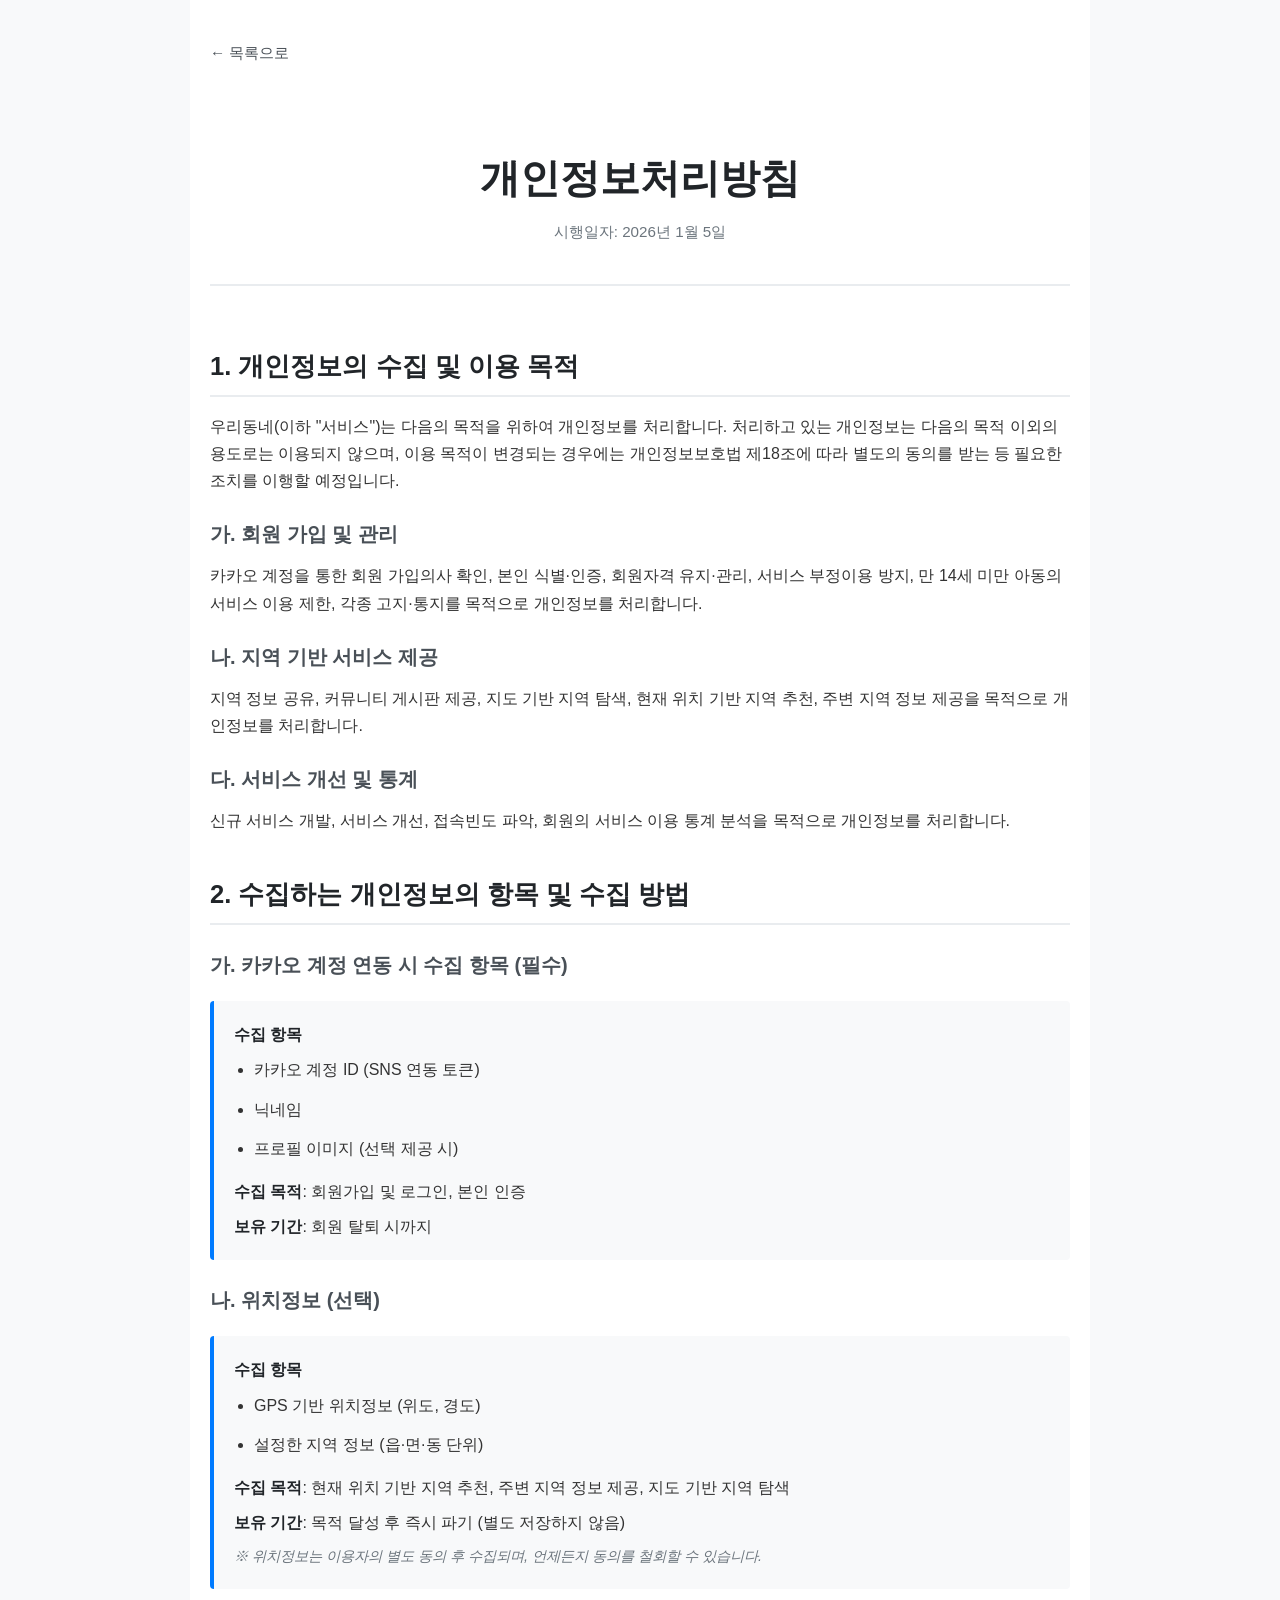
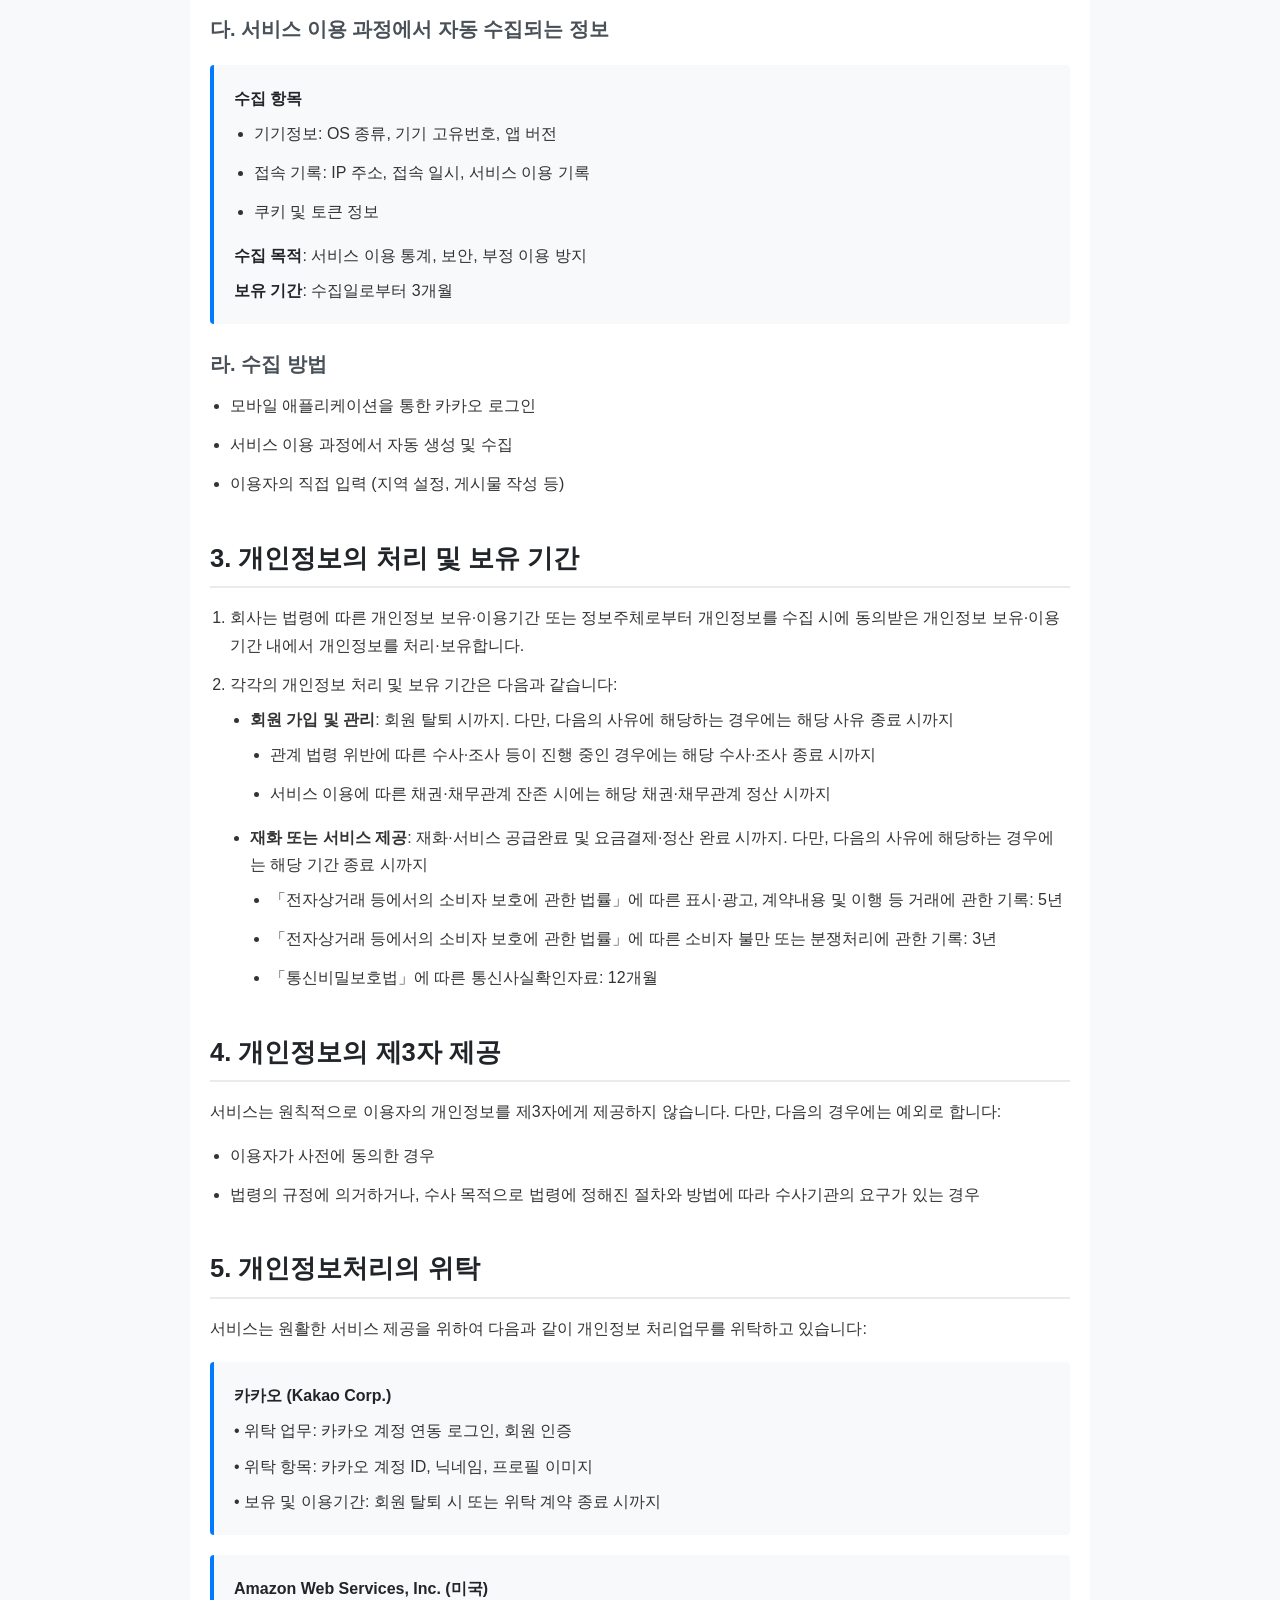
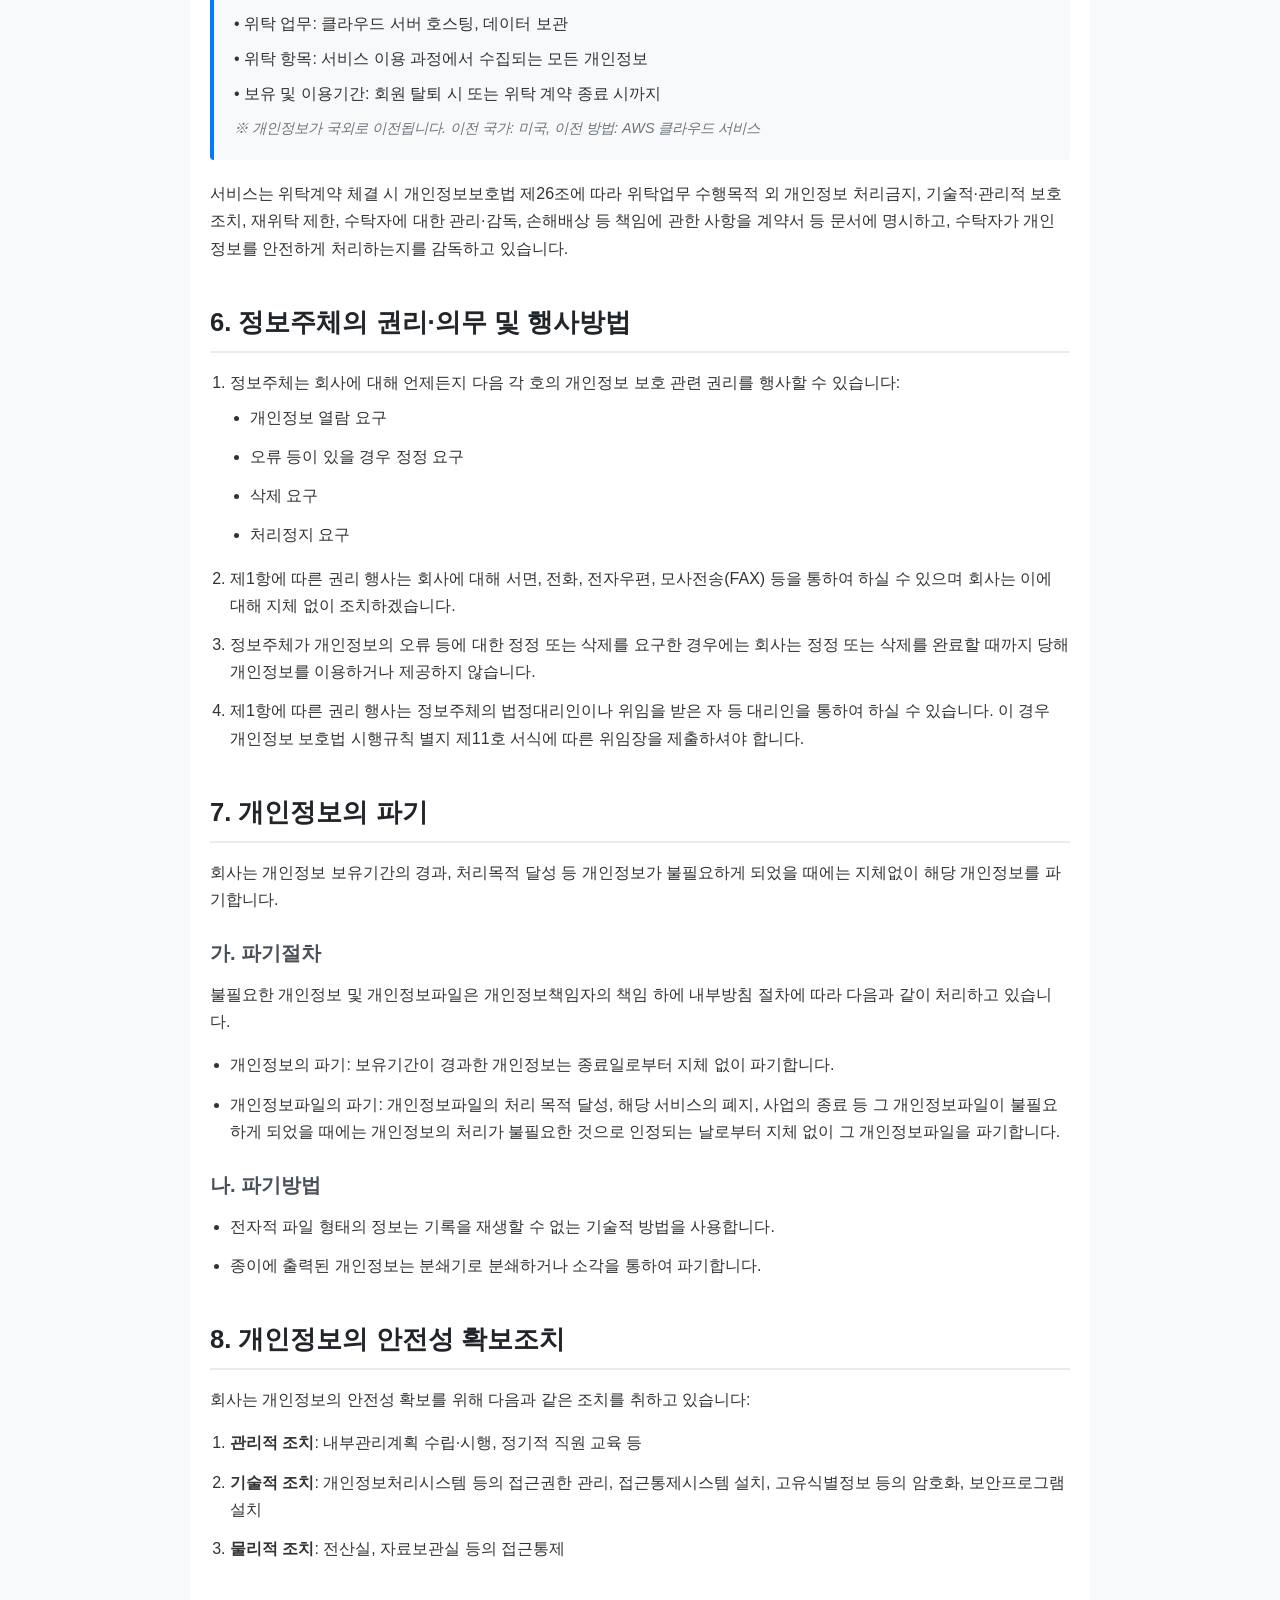
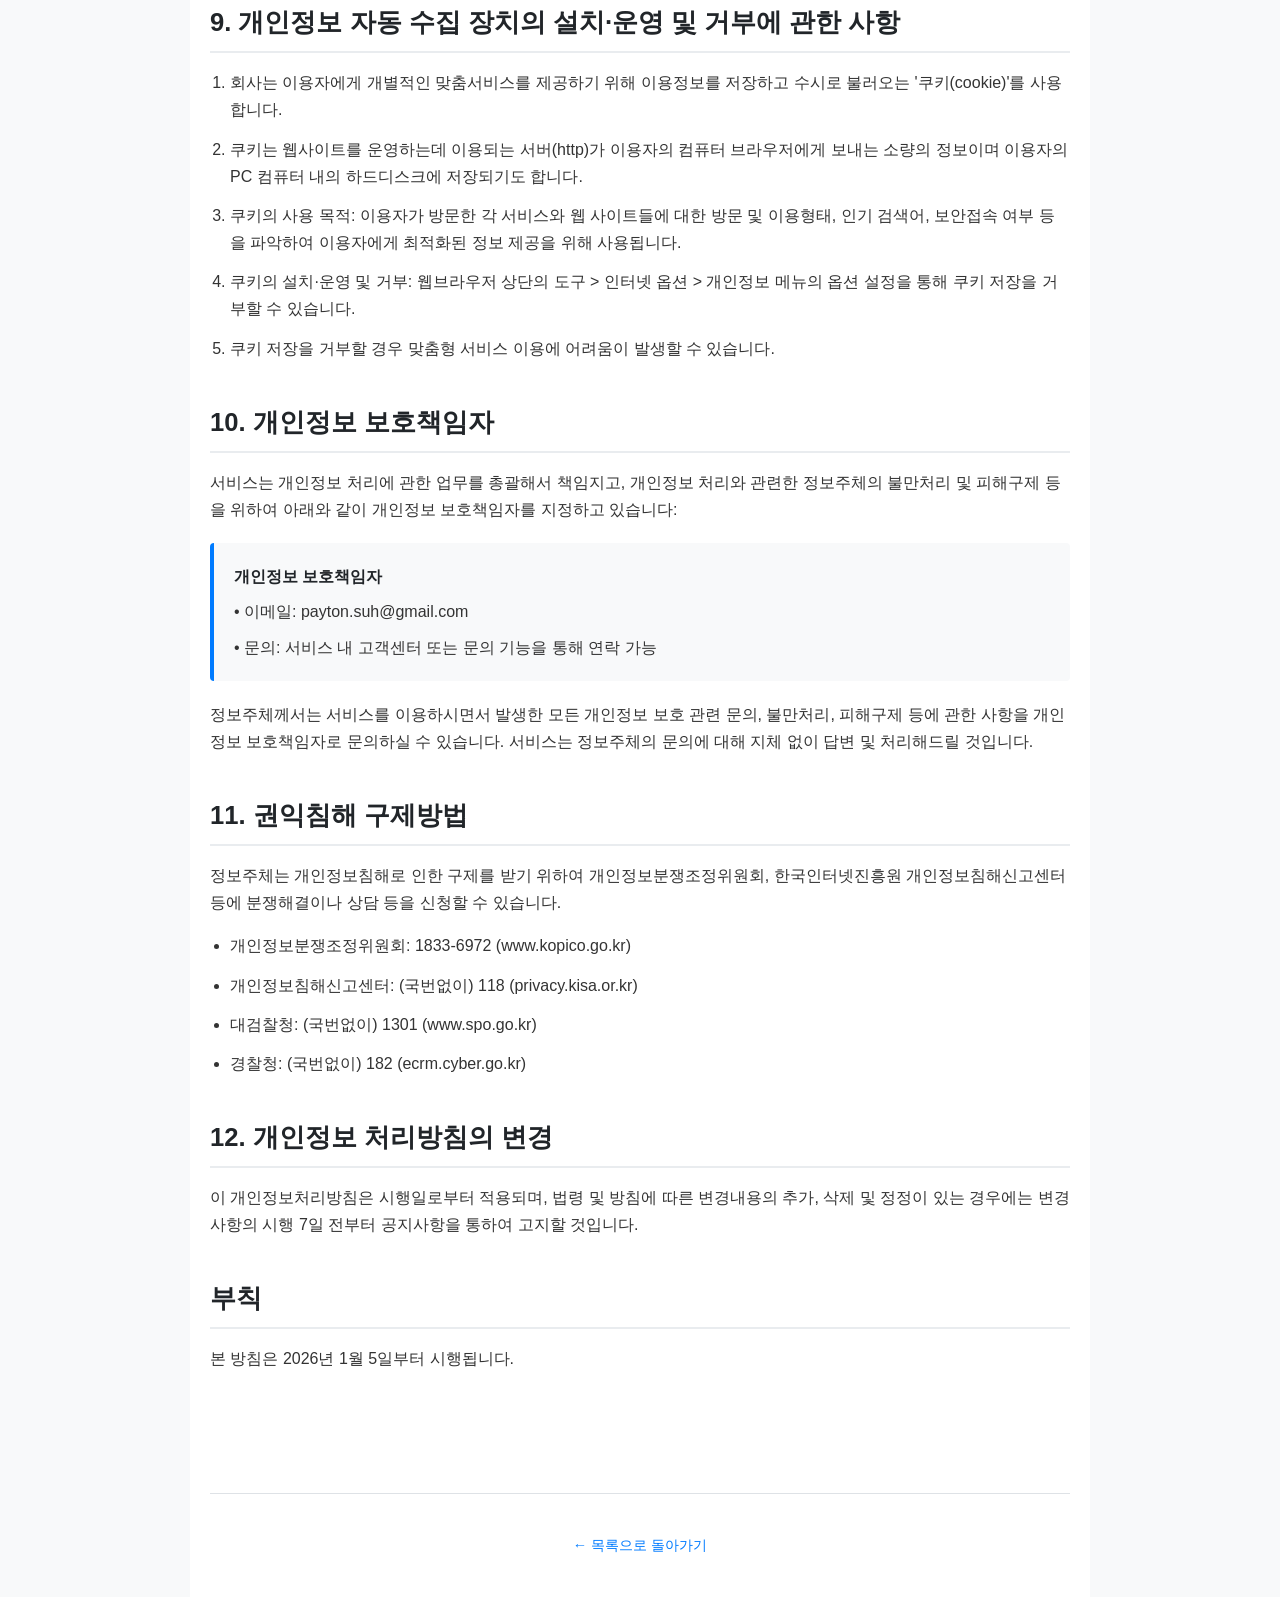
==== privacy-policy.html @ 530a2d66 "feat: 초기 약관 및 개인정보처리방침 페이지 작성     - 이용약관: 우리동네 서비스에 맞춘 지역 기반 커뮤니티 약관     - 개인정보처리방침: 카카오 로그인, 위치정보, " ====
<!DOCTYPE html>
<html lang="ko">
<head>
    <meta charset="UTF-8">
    <meta name="viewport" content="width=device-width, initial-scale=1.0">
    <title>개인정보처리방침</title>
    <link rel="stylesheet" href="css/style.css">
</head>
<body>
    <div class="container">
        <nav class="breadcrumb">
            <a href="index.html">← 목록으로</a>
        </nav>

        <header>
            <h1>개인정보처리방침</h1>
            <p class="effective-date">시행일자: 2026년 1월 5일</p>
        </header>

        <main class="terms-content">
            <section>
                <h2>1. 개인정보의 수집 및 이용 목적</h2>
                <p>우리동네(이하 "서비스")는 다음의 목적을 위하여 개인정보를 처리합니다. 처리하고 있는 개인정보는 다음의 목적 이외의 용도로는 이용되지 않으며, 이용 목적이 변경되는 경우에는 개인정보보호법 제18조에 따라 별도의 동의를 받는 등 필요한 조치를 이행할 예정입니다.</p>

                <h3>가. 회원 가입 및 관리</h3>
                <p>카카오 계정을 통한 회원 가입의사 확인, 본인 식별·인증, 회원자격 유지·관리, 서비스 부정이용 방지, 만 14세 미만 아동의 서비스 이용 제한, 각종 고지·통지를 목적으로 개인정보를 처리합니다.</p>

                <h3>나. 지역 기반 서비스 제공</h3>
                <p>지역 정보 공유, 커뮤니티 게시판 제공, 지도 기반 지역 탐색, 현재 위치 기반 지역 추천, 주변 지역 정보 제공을 목적으로 개인정보를 처리합니다.</p>

                <h3>다. 서비스 개선 및 통계</h3>
                <p>신규 서비스 개발, 서비스 개선, 접속빈도 파악, 회원의 서비스 이용 통계 분석을 목적으로 개인정보를 처리합니다.</p>
            </section>

            <section>
                <h2>2. 수집하는 개인정보의 항목 및 수집 방법</h2>

                <h3>가. 카카오 계정 연동 시 수집 항목 (필수)</h3>
                <div class="info-box">
                    <p><strong>수집 항목</strong></p>
                    <ul>
                        <li>카카오 계정 ID (SNS 연동 토큰)</li>
                        <li>닉네임</li>
                        <li>프로필 이미지 (선택 제공 시)</li>
                    </ul>
                    <p><strong>수집 목적</strong>: 회원가입 및 로그인, 본인 인증</p>
                    <p><strong>보유 기간</strong>: 회원 탈퇴 시까지</p>
                </div>

                <h3>나. 위치정보 (선택)</h3>
                <div class="info-box">
                    <p><strong>수집 항목</strong></p>
                    <ul>
                        <li>GPS 기반 위치정보 (위도, 경도)</li>
                        <li>설정한 지역 정보 (읍·면·동 단위)</li>
                    </ul>
                    <p><strong>수집 목적</strong>: 현재 위치 기반 지역 추천, 주변 지역 정보 제공, 지도 기반 지역 탐색</p>
                    <p><strong>보유 기간</strong>: 목적 달성 후 즉시 파기 (별도 저장하지 않음)</p>
                    <p class="note">※ 위치정보는 이용자의 별도 동의 후 수집되며, 언제든지 동의를 철회할 수 있습니다.</p>
                </div>

                <h3>다. 서비스 이용 과정에서 자동 수집되는 정보</h3>
                <div class="info-box">
                    <p><strong>수집 항목</strong></p>
                    <ul>
                        <li>기기정보: OS 종류, 기기 고유번호, 앱 버전</li>
                        <li>접속 기록: IP 주소, 접속 일시, 서비스 이용 기록</li>
                        <li>쿠키 및 토큰 정보</li>
                    </ul>
                    <p><strong>수집 목적</strong>: 서비스 이용 통계, 보안, 부정 이용 방지</p>
                    <p><strong>보유 기간</strong>: 수집일로부터 3개월</p>
                </div>

                <h3>라. 수집 방법</h3>
                <ul>
                    <li>모바일 애플리케이션을 통한 카카오 로그인</li>
                    <li>서비스 이용 과정에서 자동 생성 및 수집</li>
                    <li>이용자의 직접 입력 (지역 설정, 게시물 작성 등)</li>
                </ul>
            </section>

            <section>
                <h2>3. 개인정보의 처리 및 보유 기간</h2>
                <ol>
                    <li>회사는 법령에 따른 개인정보 보유·이용기간 또는 정보주체로부터 개인정보를 수집 시에 동의받은 개인정보 보유·이용기간 내에서 개인정보를 처리·보유합니다.</li>
                    <li>각각의 개인정보 처리 및 보유 기간은 다음과 같습니다:
                        <ul>
                            <li><strong>회원 가입 및 관리</strong>: 회원 탈퇴 시까지. 다만, 다음의 사유에 해당하는 경우에는 해당 사유 종료 시까지
                                <ul>
                                    <li>관계 법령 위반에 따른 수사·조사 등이 진행 중인 경우에는 해당 수사·조사 종료 시까지</li>
                                    <li>서비스 이용에 따른 채권·채무관계 잔존 시에는 해당 채권·채무관계 정산 시까지</li>
                                </ul>
                            </li>
                            <li><strong>재화 또는 서비스 제공</strong>: 재화·서비스 공급완료 및 요금결제·정산 완료 시까지. 다만, 다음의 사유에 해당하는 경우에는 해당 기간 종료 시까지
                                <ul>
                                    <li>「전자상거래 등에서의 소비자 보호에 관한 법률」에 따른 표시·광고, 계약내용 및 이행 등 거래에 관한 기록: 5년</li>
                                    <li>「전자상거래 등에서의 소비자 보호에 관한 법률」에 따른 소비자 불만 또는 분쟁처리에 관한 기록: 3년</li>
                                    <li>「통신비밀보호법」에 따른 통신사실확인자료: 12개월</li>
                                </ul>
                            </li>
                        </ul>
                    </li>
                </ol>
            </section>

            <section>
                <h2>4. 개인정보의 제3자 제공</h2>
                <p>서비스는 원칙적으로 이용자의 개인정보를 제3자에게 제공하지 않습니다. 다만, 다음의 경우에는 예외로 합니다:</p>
                <ul>
                    <li>이용자가 사전에 동의한 경우</li>
                    <li>법령의 규정에 의거하거나, 수사 목적으로 법령에 정해진 절차와 방법에 따라 수사기관의 요구가 있는 경우</li>
                </ul>
            </section>

            <section>
                <h2>5. 개인정보처리의 위탁</h2>
                <p>서비스는 원활한 서비스 제공을 위하여 다음과 같이 개인정보 처리업무를 위탁하고 있습니다:</p>

                <div class="info-box">
                    <p><strong>카카오 (Kakao Corp.)</strong></p>
                    <p>• 위탁 업무: 카카오 계정 연동 로그인, 회원 인증</p>
                    <p>• 위탁 항목: 카카오 계정 ID, 닉네임, 프로필 이미지</p>
                    <p>• 보유 및 이용기간: 회원 탈퇴 시 또는 위탁 계약 종료 시까지</p>
                </div>

                <div class="info-box">
                    <p><strong>Amazon Web Services, Inc. (미국)</strong></p>
                    <p>• 위탁 업무: 클라우드 서버 호스팅, 데이터 보관</p>
                    <p>• 위탁 항목: 서비스 이용 과정에서 수집되는 모든 개인정보</p>
                    <p>• 보유 및 이용기간: 회원 탈퇴 시 또는 위탁 계약 종료 시까지</p>
                    <p class="note">※ 개인정보가 국외로 이전됩니다. 이전 국가: 미국, 이전 방법: AWS 클라우드 서비스</p>
                </div>

                <p>서비스는 위탁계약 체결 시 개인정보보호법 제26조에 따라 위탁업무 수행목적 외 개인정보 처리금지, 기술적·관리적 보호조치, 재위탁 제한, 수탁자에 대한 관리·감독, 손해배상 등 책임에 관한 사항을 계약서 등 문서에 명시하고, 수탁자가 개인정보를 안전하게 처리하는지를 감독하고 있습니다.</p>
            </section>

            <section>
                <h2>6. 정보주체의 권리·의무 및 행사방법</h2>
                <ol>
                    <li>정보주체는 회사에 대해 언제든지 다음 각 호의 개인정보 보호 관련 권리를 행사할 수 있습니다:
                        <ul>
                            <li>개인정보 열람 요구</li>
                            <li>오류 등이 있을 경우 정정 요구</li>
                            <li>삭제 요구</li>
                            <li>처리정지 요구</li>
                        </ul>
                    </li>
                    <li>제1항에 따른 권리 행사는 회사에 대해 서면, 전화, 전자우편, 모사전송(FAX) 등을 통하여 하실 수 있으며 회사는 이에 대해 지체 없이 조치하겠습니다.</li>
                    <li>정보주체가 개인정보의 오류 등에 대한 정정 또는 삭제를 요구한 경우에는 회사는 정정 또는 삭제를 완료할 때까지 당해 개인정보를 이용하거나 제공하지 않습니다.</li>
                    <li>제1항에 따른 권리 행사는 정보주체의 법정대리인이나 위임을 받은 자 등 대리인을 통하여 하실 수 있습니다. 이 경우 개인정보 보호법 시행규칙 별지 제11호 서식에 따른 위임장을 제출하셔야 합니다.</li>
                </ol>
            </section>

            <section>
                <h2>7. 개인정보의 파기</h2>
                <p>회사는 개인정보 보유기간의 경과, 처리목적 달성 등 개인정보가 불필요하게 되었을 때에는 지체없이 해당 개인정보를 파기합니다.</p>

                <h3>가. 파기절차</h3>
                <p>불필요한 개인정보 및 개인정보파일은 개인정보책임자의 책임 하에 내부방침 절차에 따라 다음과 같이 처리하고 있습니다.</p>
                <ul>
                    <li>개인정보의 파기: 보유기간이 경과한 개인정보는 종료일로부터 지체 없이 파기합니다.</li>
                    <li>개인정보파일의 파기: 개인정보파일의 처리 목적 달성, 해당 서비스의 폐지, 사업의 종료 등 그 개인정보파일이 불필요하게 되었을 때에는 개인정보의 처리가 불필요한 것으로 인정되는 날로부터 지체 없이 그 개인정보파일을 파기합니다.</li>
                </ul>

                <h3>나. 파기방법</h3>
                <ul>
                    <li>전자적 파일 형태의 정보는 기록을 재생할 수 없는 기술적 방법을 사용합니다.</li>
                    <li>종이에 출력된 개인정보는 분쇄기로 분쇄하거나 소각을 통하여 파기합니다.</li>
                </ul>
            </section>

            <section>
                <h2>8. 개인정보의 안전성 확보조치</h2>
                <p>회사는 개인정보의 안전성 확보를 위해 다음과 같은 조치를 취하고 있습니다:</p>
                <ol>
                    <li><strong>관리적 조치</strong>: 내부관리계획 수립·시행, 정기적 직원 교육 등</li>
                    <li><strong>기술적 조치</strong>: 개인정보처리시스템 등의 접근권한 관리, 접근통제시스템 설치, 고유식별정보 등의 암호화, 보안프로그램 설치</li>
                    <li><strong>물리적 조치</strong>: 전산실, 자료보관실 등의 접근통제</li>
                </ol>
            </section>

            <section>
                <h2>9. 개인정보 자동 수집 장치의 설치·운영 및 거부에 관한 사항</h2>
                <ol>
                    <li>회사는 이용자에게 개별적인 맞춤서비스를 제공하기 위해 이용정보를 저장하고 수시로 불러오는 '쿠키(cookie)'를 사용합니다.</li>
                    <li>쿠키는 웹사이트를 운영하는데 이용되는 서버(http)가 이용자의 컴퓨터 브라우저에게 보내는 소량의 정보이며 이용자의 PC 컴퓨터 내의 하드디스크에 저장되기도 합니다.</li>
                    <li>쿠키의 사용 목적: 이용자가 방문한 각 서비스와 웹 사이트들에 대한 방문 및 이용형태, 인기 검색어, 보안접속 여부 등을 파악하여 이용자에게 최적화된 정보 제공을 위해 사용됩니다.</li>
                    <li>쿠키의 설치·운영 및 거부: 웹브라우저 상단의 도구 &gt; 인터넷 옵션 &gt; 개인정보 메뉴의 옵션 설정을 통해 쿠키 저장을 거부할 수 있습니다.</li>
                    <li>쿠키 저장을 거부할 경우 맞춤형 서비스 이용에 어려움이 발생할 수 있습니다.</li>
                </ol>
            </section>

            <section>
                <h2>10. 개인정보 보호책임자</h2>
                <p>서비스는 개인정보 처리에 관한 업무를 총괄해서 책임지고, 개인정보 처리와 관련한 정보주체의 불만처리 및 피해구제 등을 위하여 아래와 같이 개인정보 보호책임자를 지정하고 있습니다:</p>

                <div class="info-box">
                    <p><strong>개인정보 보호책임자</strong></p>
                    <p>• 이메일: payton.suh@gmail.com</p>
                    <p>• 문의: 서비스 내 고객센터 또는 문의 기능을 통해 연락 가능</p>
                </div>

                <p>정보주체께서는 서비스를 이용하시면서 발생한 모든 개인정보 보호 관련 문의, 불만처리, 피해구제 등에 관한 사항을 개인정보 보호책임자로 문의하실 수 있습니다. 서비스는 정보주체의 문의에 대해 지체 없이 답변 및 처리해드릴 것입니다.</p>
            </section>

            <section>
                <h2>11. 권익침해 구제방법</h2>
                <p>정보주체는 개인정보침해로 인한 구제를 받기 위하여 개인정보분쟁조정위원회, 한국인터넷진흥원 개인정보침해신고센터 등에 분쟁해결이나 상담 등을 신청할 수 있습니다.</p>

                <ul>
                    <li>개인정보분쟁조정위원회: 1833-6972 (www.kopico.go.kr)</li>
                    <li>개인정보침해신고센터: (국번없이) 118 (privacy.kisa.or.kr)</li>
                    <li>대검찰청: (국번없이) 1301 (www.spo.go.kr)</li>
                    <li>경찰청: (국번없이) 182 (ecrm.cyber.go.kr)</li>
                </ul>
            </section>

            <section>
                <h2>12. 개인정보 처리방침의 변경</h2>
                <p>이 개인정보처리방침은 시행일로부터 적용되며, 법령 및 방침에 따른 변경내용의 추가, 삭제 및 정정이 있는 경우에는 변경사항의 시행 7일 전부터 공지사항을 통하여 고지할 것입니다.</p>
            </section>

            <section>
                <h2>부칙</h2>
                <p>본 방침은 2026년 1월 5일부터 시행됩니다.</p>
            </section>
        </main>

        <footer>
            <p><a href="index.html">← 목록으로 돌아가기</a></p>
        </footer>
    </div>
</body>
</html>
---- css/style.css ----
/* Reset and Base Styles */
* {
    margin: 0;
    padding: 0;
    box-sizing: border-box;
}

body {
    font-family: -apple-system, BlinkMacSystemFont, "Apple SD Gothic Neo", "Pretendard Variable", Pretendard, Roboto, "Noto Sans KR", "Segoe UI", "Malgun Gothic", "Apple Color Emoji", "Segoe UI Emoji", "Segoe UI Symbol", sans-serif;
    line-height: 1.6;
    color: #333;
    background-color: #f8f9fa;
}

/* Container */
.container {
    max-width: 900px;
    margin: 0 auto;
    padding: 20px;
    background-color: #ffffff;
    min-height: 100vh;
}

/* Header */
header {
    text-align: center;
    padding: 40px 20px;
    border-bottom: 2px solid #e9ecef;
    margin-bottom: 40px;
}

header h1 {
    font-size: 2.5em;
    font-weight: 700;
    color: #212529;
    margin-bottom: 10px;
}

.subtitle {
    font-size: 1.1em;
    color: #6c757d;
    margin-top: 10px;
}

.effective-date {
    font-size: 0.95em;
    color: #6c757d;
    margin-top: 10px;
}

/* Breadcrumb Navigation */
.breadcrumb {
    padding: 20px 0;
    margin-bottom: 20px;
}

.breadcrumb a {
    color: #495057;
    text-decoration: none;
    font-size: 0.95em;
    transition: color 0.2s;
}

.breadcrumb a:hover {
    color: #007bff;
}

/* Terms Grid (Index Page) */
.terms-grid {
    display: grid;
    grid-template-columns: repeat(auto-fit, minmax(280px, 1fr));
    gap: 24px;
    margin: 40px 0;
}

.term-card {
    display: block;
    background: #ffffff;
    border: 1px solid #dee2e6;
    border-radius: 12px;
    padding: 32px 24px;
    text-decoration: none;
    color: inherit;
    transition: all 0.3s ease;
    box-shadow: 0 2px 4px rgba(0, 0, 0, 0.05);
}

.term-card:hover {
    transform: translateY(-4px);
    box-shadow: 0 8px 16px rgba(0, 0, 0, 0.1);
    border-color: #007bff;
}

.term-icon {
    font-size: 2.5em;
    margin-bottom: 16px;
}

.term-card h2 {
    font-size: 1.5em;
    font-weight: 600;
    color: #212529;
    margin-bottom: 12px;
}

.term-card p {
    color: #6c757d;
    font-size: 0.95em;
    margin-bottom: 16px;
    line-height: 1.5;
}

.read-more {
    color: #007bff;
    font-size: 0.9em;
    font-weight: 500;
}

/* Terms Content (Detail Pages) */
.terms-content {
    padding: 20px 0;
}

.terms-content section {
    margin-bottom: 40px;
}

.terms-content h2 {
    font-size: 1.6em;
    font-weight: 600;
    color: #212529;
    margin-bottom: 16px;
    padding-bottom: 8px;
    border-bottom: 2px solid #e9ecef;
}

.terms-content h3 {
    font-size: 1.25em;
    font-weight: 600;
    color: #495057;
    margin-top: 24px;
    margin-bottom: 12px;
}

.terms-content p {
    margin-bottom: 16px;
    line-height: 1.7;
}

.terms-content ol,
.terms-content ul {
    margin-left: 20px;
    margin-bottom: 16px;
}

.terms-content ol {
    list-style-type: decimal;
}

.terms-content ul {
    list-style-type: disc;
}

.terms-content li {
    margin-bottom: 12px;
    line-height: 1.7;
}

.terms-content li ul,
.terms-content li ol {
    margin-top: 8px;
}

.terms-content a {
    color: #007bff;
    text-decoration: none;
    transition: color 0.2s;
}

.terms-content a:hover {
    color: #0056b3;
    text-decoration: underline;
}

/* Info Box */
.info-box {
    background-color: #f8f9fa;
    border-left: 4px solid #007bff;
    padding: 20px;
    margin: 20px 0;
    border-radius: 4px;
}

.info-box p {
    margin-bottom: 8px;
}

.info-box p:last-child {
    margin-bottom: 0;
}

.info-box strong {
    color: #212529;
    font-weight: 600;
}

.info-box ul {
    margin-left: 20px;
    margin-top: 8px;
}

/* Intro Text */
.intro-text {
    background-color: #e7f3ff;
    border-left: 4px solid #007bff;
    padding: 16px 20px;
    margin-bottom: 32px;
    border-radius: 4px;
    font-weight: 500;
}

/* Note */
.note {
    color: #6c757d;
    font-size: 0.9em;
    font-style: italic;
    margin-top: 8px;
}

/* Consent Section */
.consent-section {
    margin-top: 40px;
}

.consent-box {
    background-color: #f8f9fa;
    border: 2px solid #dee2e6;
    border-radius: 8px;
    padding: 32px;
    margin-top: 24px;
}

.consent-box h3 {
    font-size: 1.3em;
    font-weight: 600;
    color: #212529;
    margin-bottom: 16px;
}

.checkbox-group {
    margin: 24px 0;
}

.checkbox-label {
    display: block;
    padding: 16px;
    margin-bottom: 12px;
    background-color: #ffffff;
    border: 1px solid #dee2e6;
    border-radius: 6px;
    cursor: not-allowed;
    transition: background-color 0.2s;
}

.checkbox-label input[type="checkbox"] {
    margin-right: 12px;
    cursor: not-allowed;
}

.checkbox-label span {
    font-size: 1em;
    color: #495057;
    font-weight: 500;
}

/* Footer */
footer {
    margin-top: 60px;
    padding: 40px 20px 20px;
    border-top: 1px solid #dee2e6;
    text-align: center;
}

footer p {
    color: #6c757d;
    font-size: 0.9em;
}

footer a {
    color: #007bff;
    text-decoration: none;
    transition: color 0.2s;
}

footer a:hover {
    color: #0056b3;
    text-decoration: underline;
}

/* Responsive Design */
@media (max-width: 768px) {
    .container {
        padding: 10px;
    }

    header {
        padding: 30px 10px;
    }

    header h1 {
        font-size: 2em;
    }

    .terms-grid {
        grid-template-columns: 1fr;
        gap: 16px;
    }

    .term-card {
        padding: 24px 20px;
    }

    .terms-content {
        padding: 10px;
    }

    .terms-content h2 {
        font-size: 1.4em;
    }

    .terms-content h3 {
        font-size: 1.15em;
    }

    .consent-box {
        padding: 20px;
    }
}

@media (max-width: 480px) {
    header h1 {
        font-size: 1.6em;
    }

    .term-card h2 {
        font-size: 1.3em;
    }

    .terms-content h2 {
        font-size: 1.3em;
    }
}

/* Print Styles */
@media print {
    body {
        background-color: #ffffff;
    }

    .container {
        max-width: 100%;
        padding: 0;
    }

    .breadcrumb,
    footer a {
        display: none;
    }

    .term-card {
        break-inside: avoid;
    }

    .terms-content section {
        break-inside: avoid;
    }
}
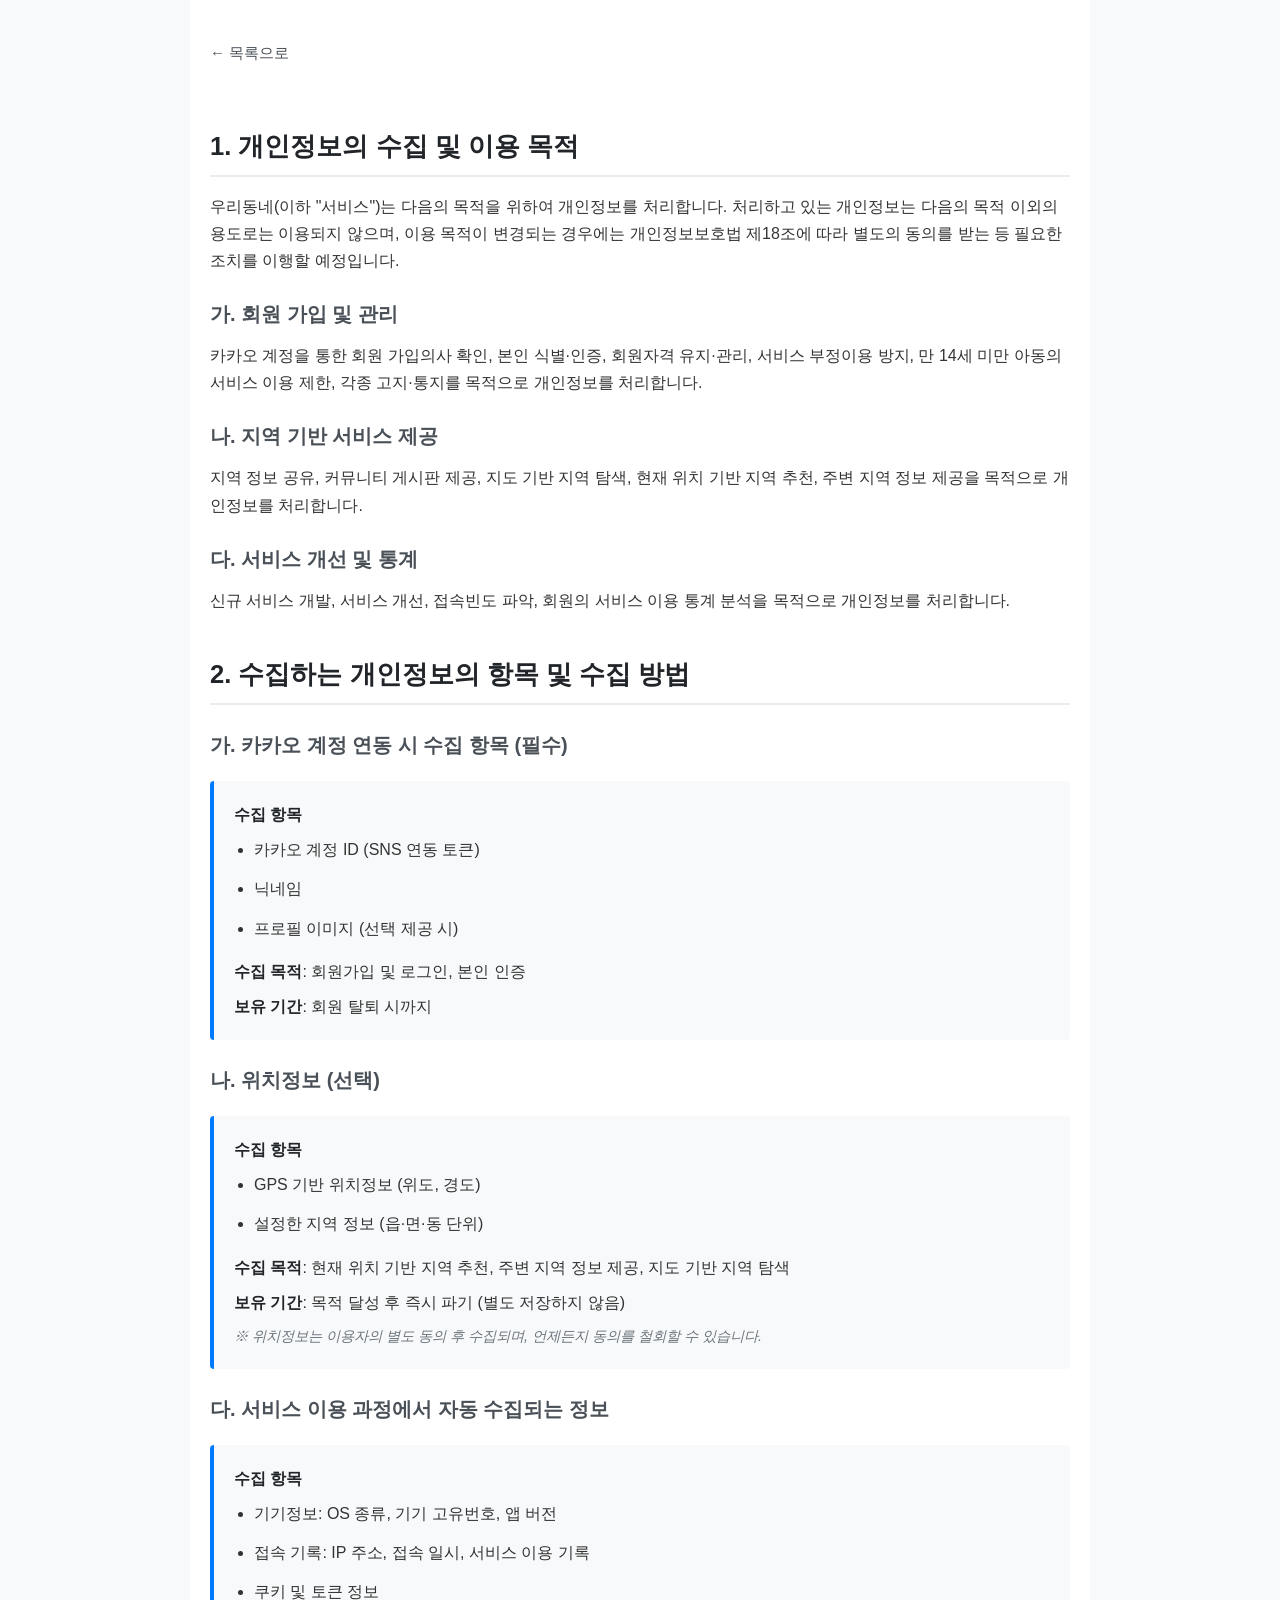
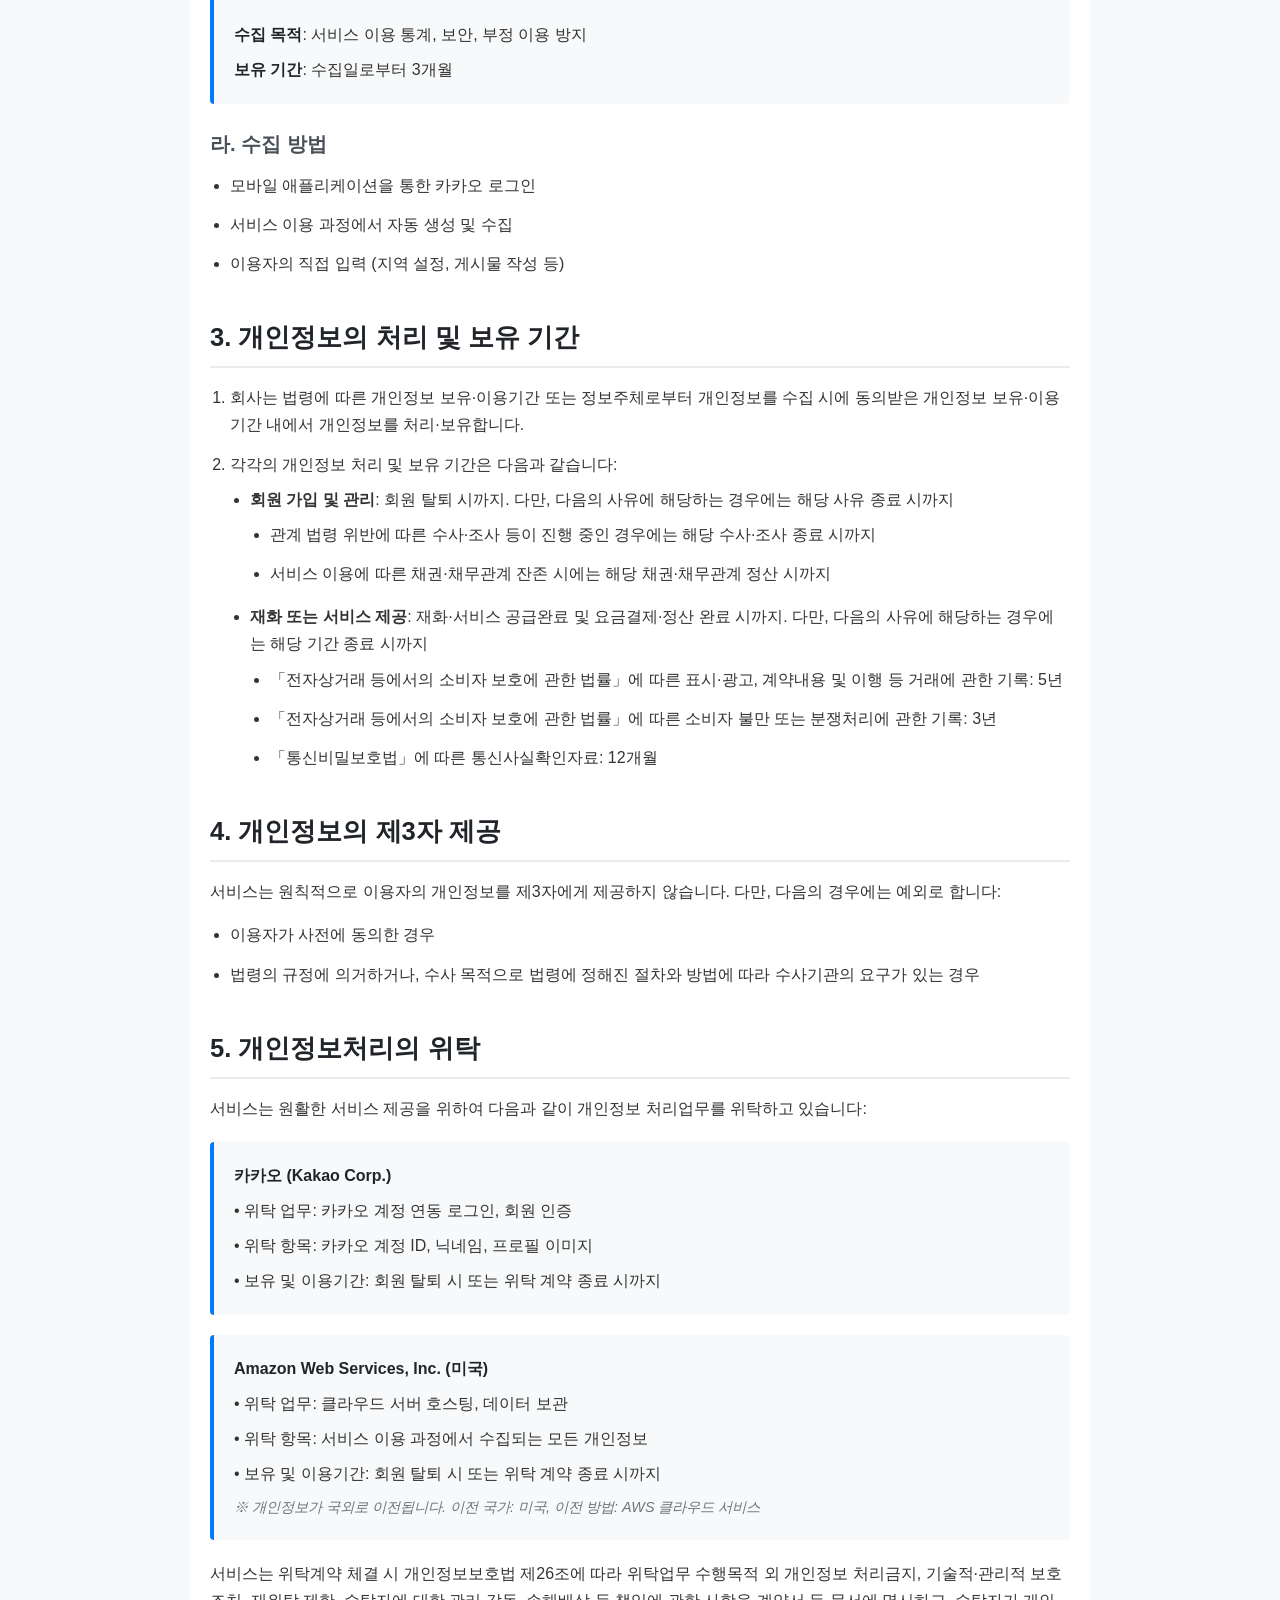
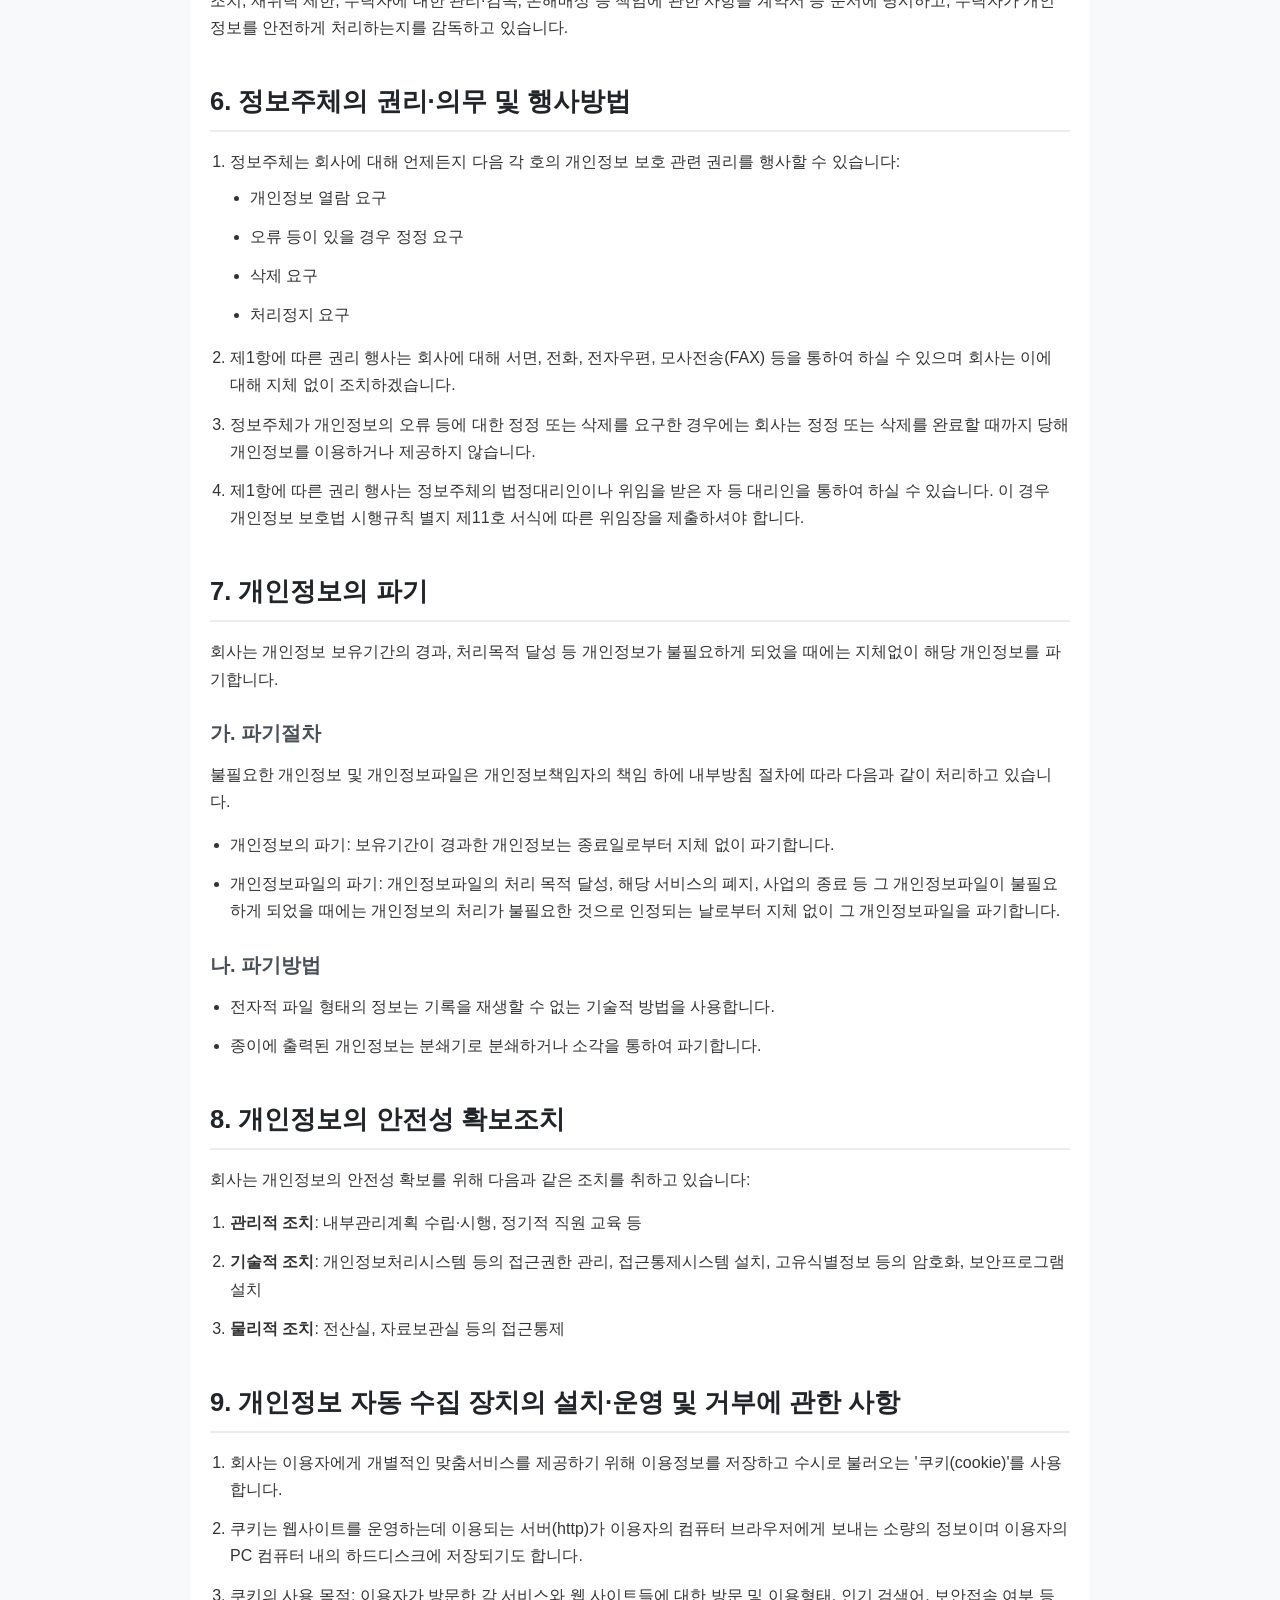
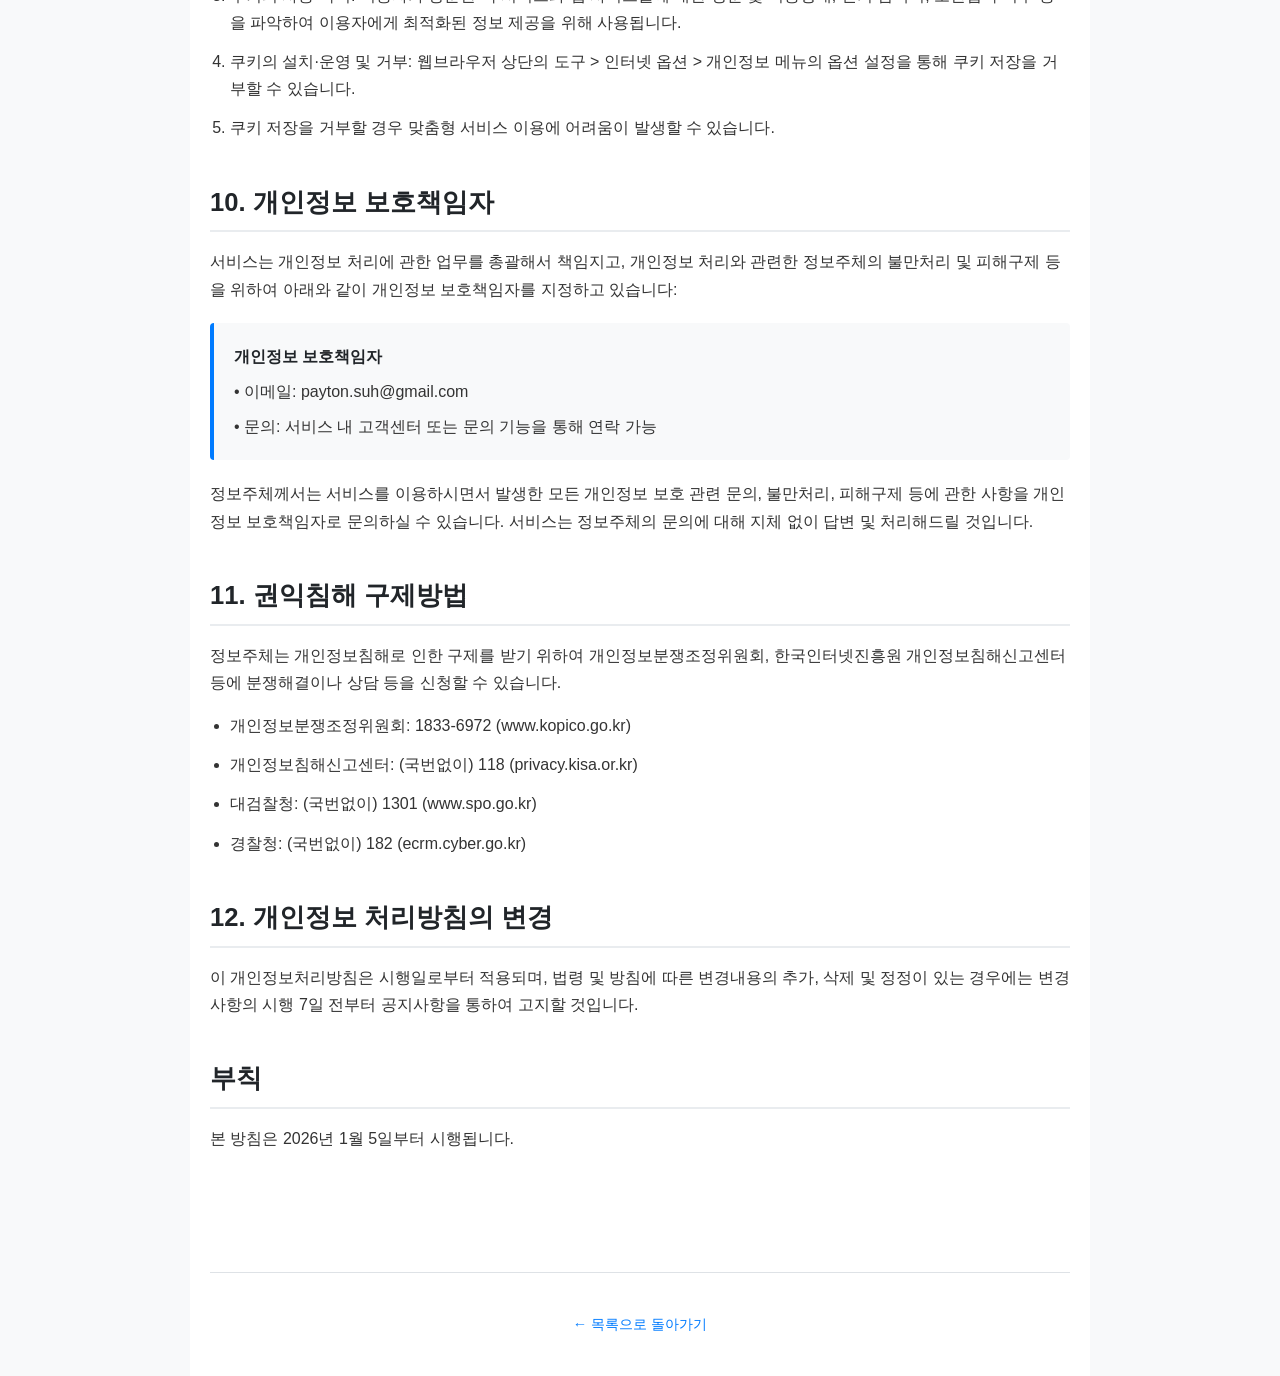
==== commit 694e35e6: "refactor: 약관 페이지 헤더 섹션 제거 이용약관 및 개인정보처리방침 페이지에서 헤더 섹션(제목과 시행일자) 제거  🤖 Generated with [Claude Code](h" ====
--- a/privacy-policy.html
+++ b/privacy-policy.html
@@ -11,11 +11,6 @@
         <nav class="breadcrumb">
             <a href="index.html">← 목록으로</a>
         </nav>
-
-        <header>
-            <h1>개인정보처리방침</h1>
-            <p class="effective-date">시행일자: 2026년 1월 5일</p>
-        </header>
 
         <main class="terms-content">
             <section>
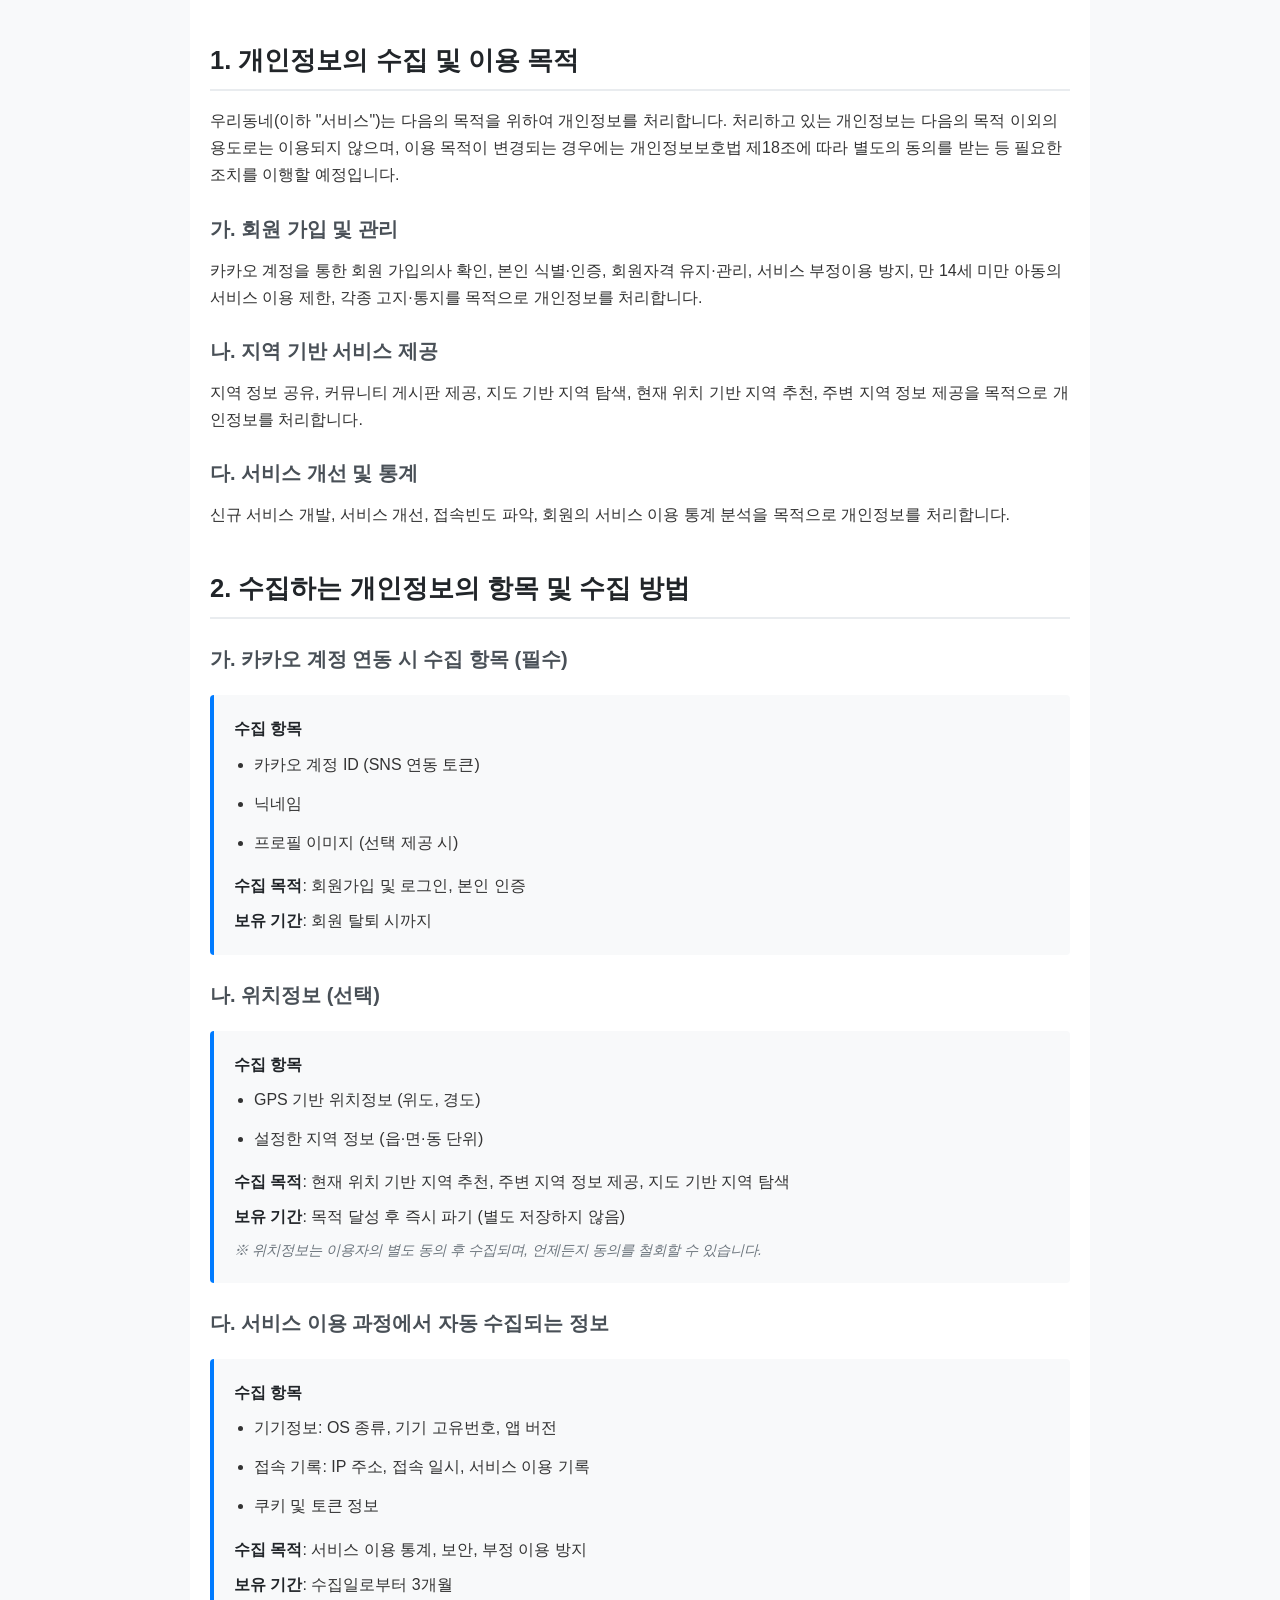
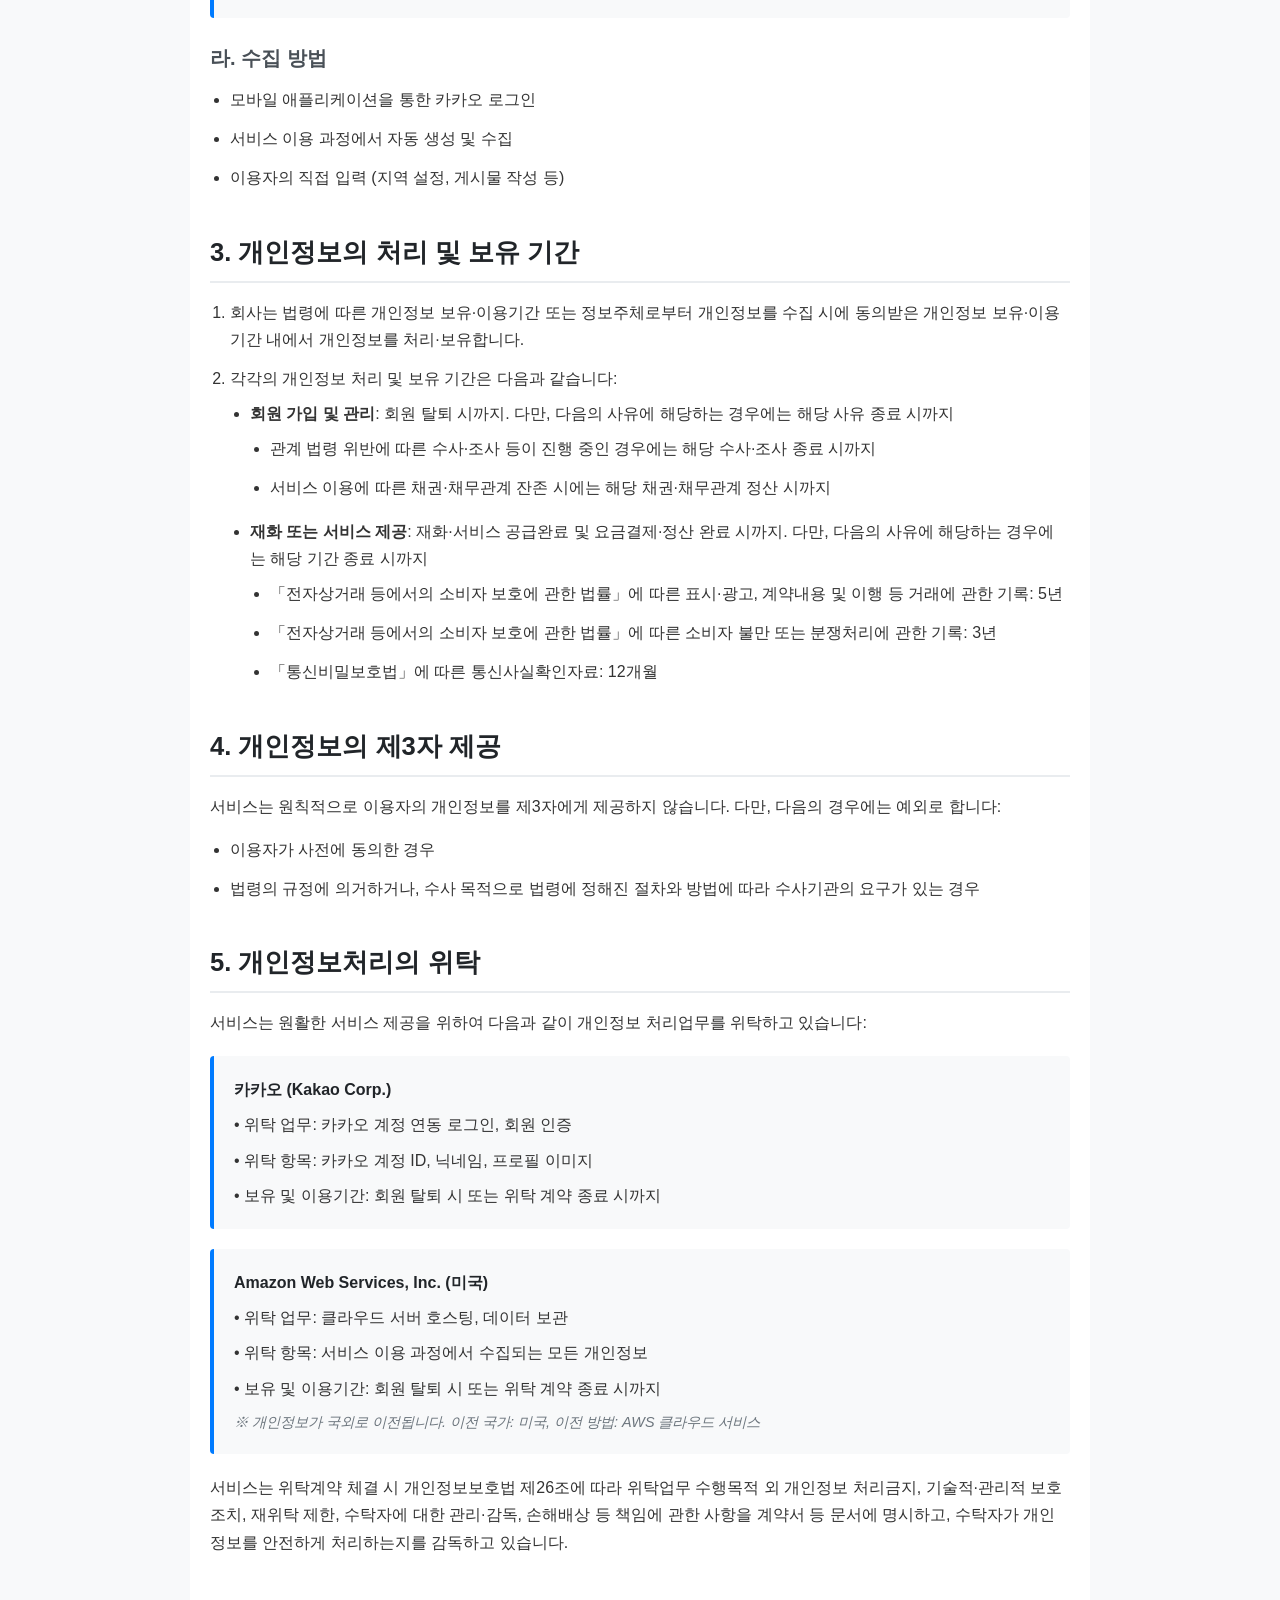
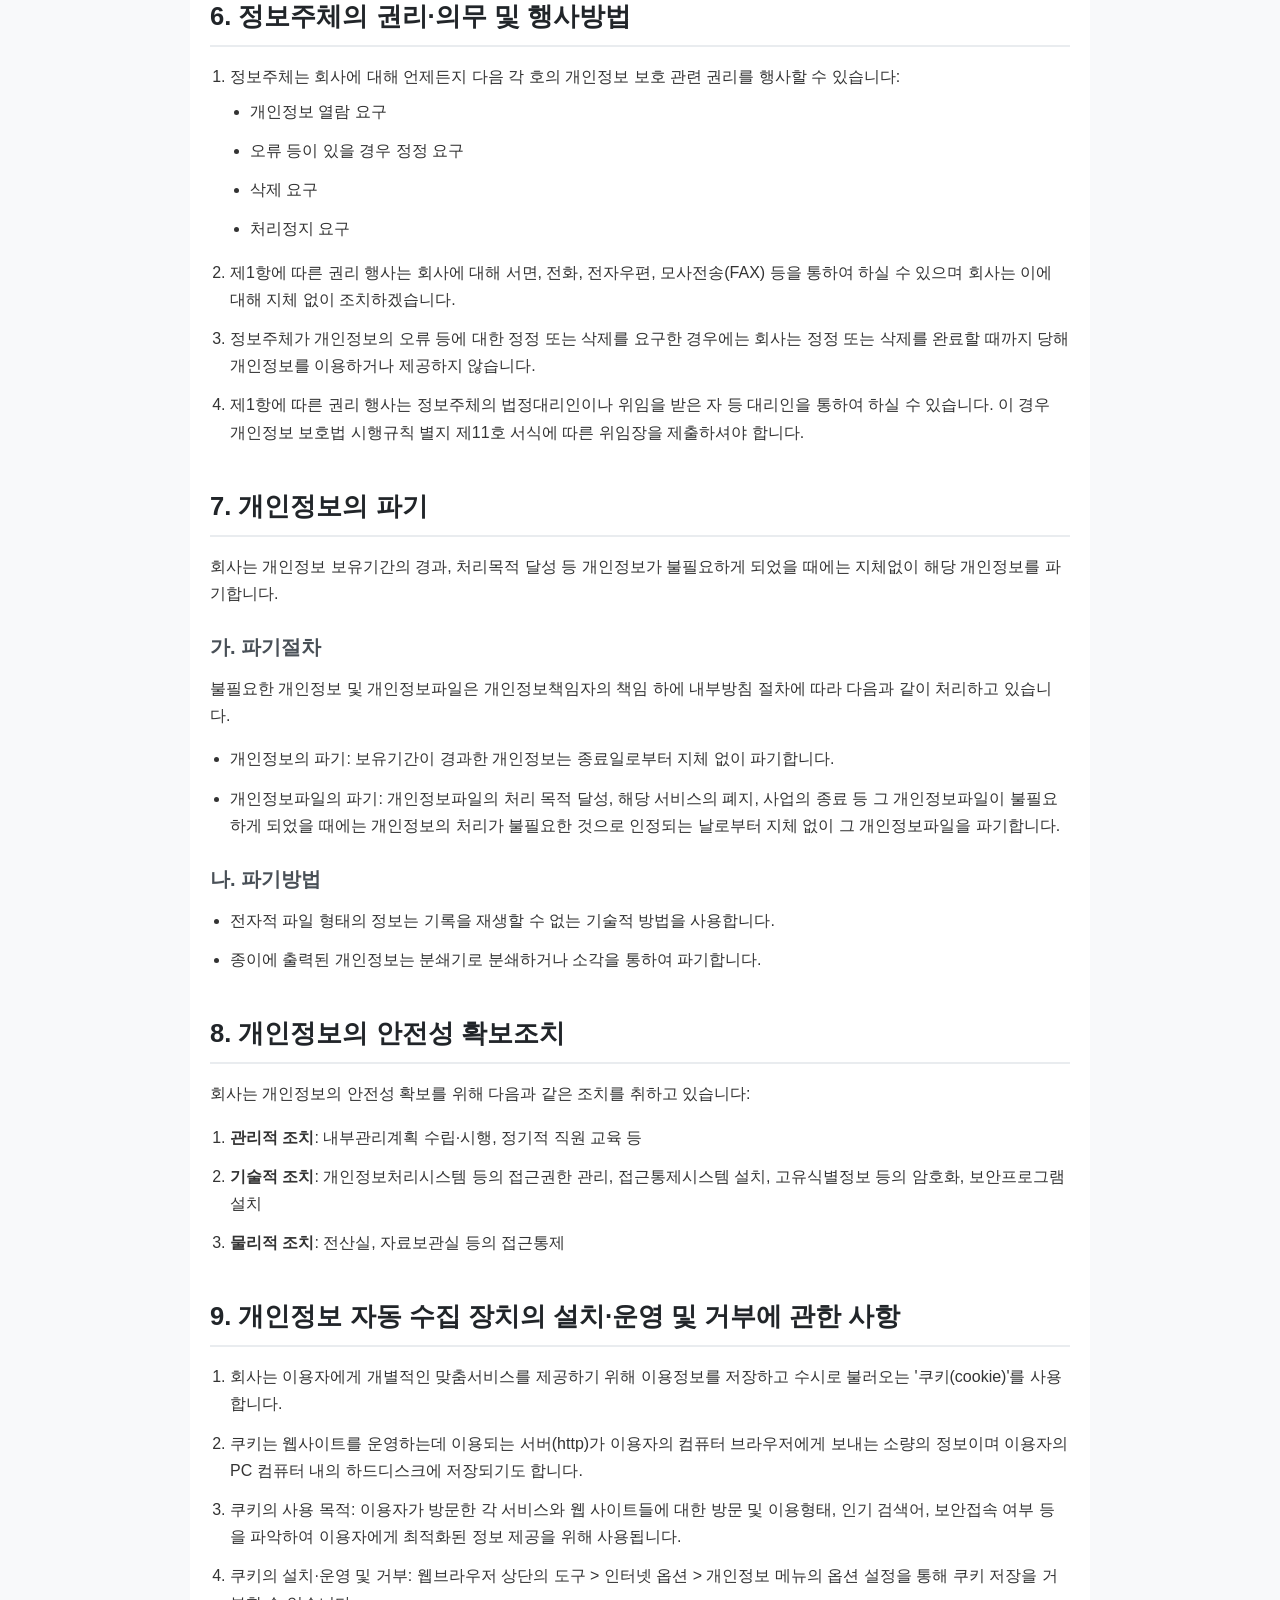
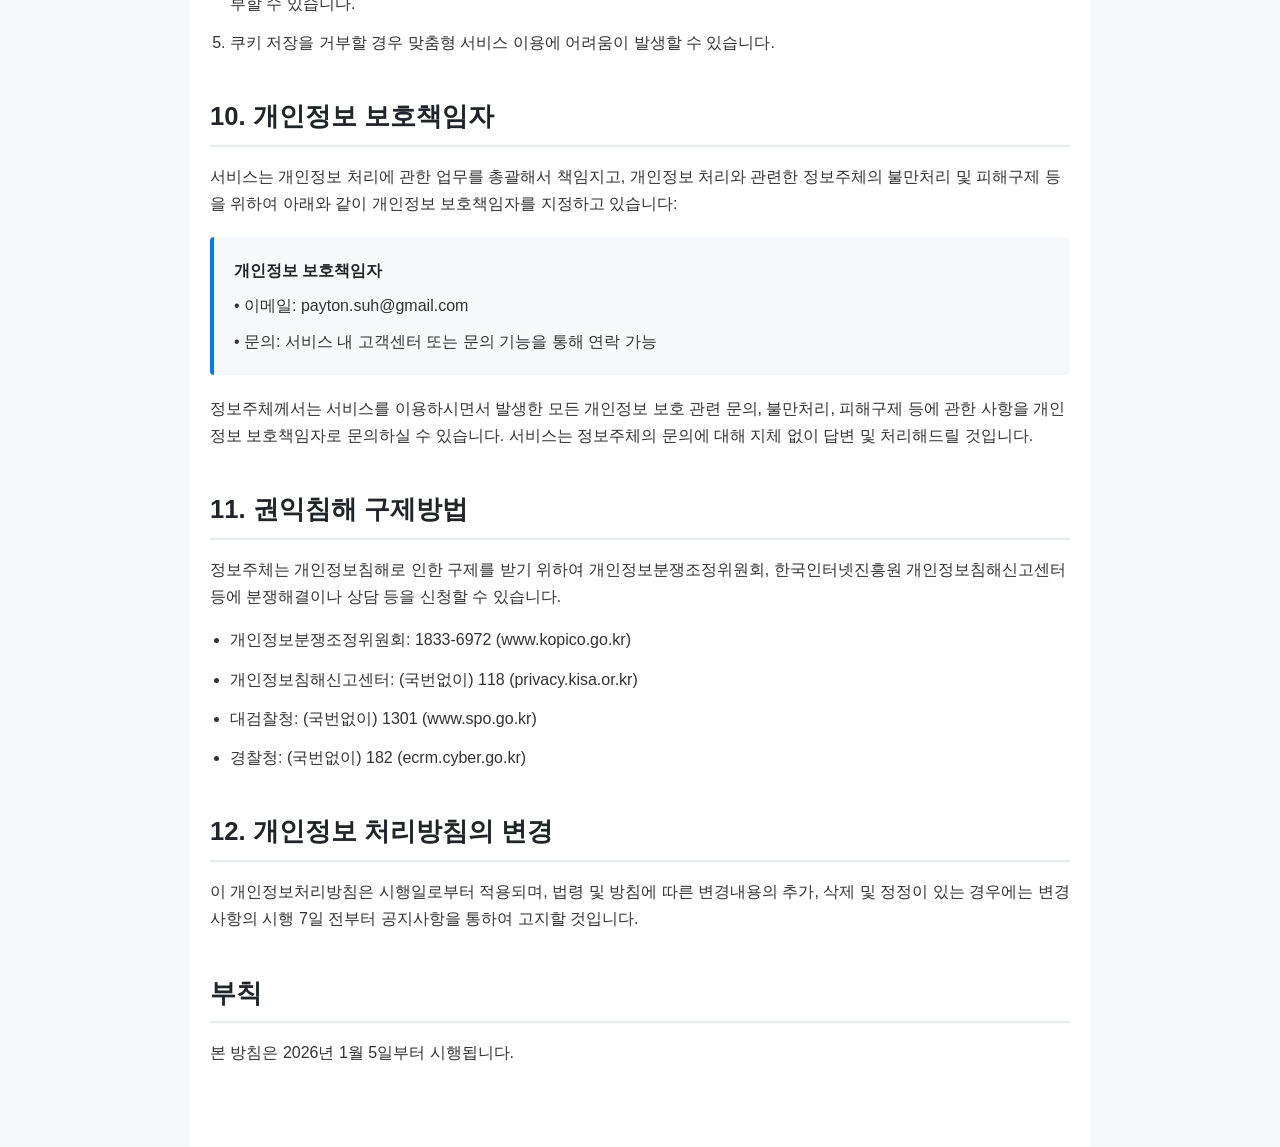
==== commit 937fb27a: "refactor: 약관 페이지 네비게이션 제거 이용약관 및 개인정보처리방침 페이지에서 상단 breadcrumb 네비게이션과 하단 footer 네비게이션 제거  🤖 Generated" ====
--- a/privacy-policy.html
+++ b/privacy-policy.html
@@ -8,10 +8,6 @@
 </head>
 <body>
     <div class="container">
-        <nav class="breadcrumb">
-            <a href="index.html">← 목록으로</a>
-        </nav>
-
         <main class="terms-content">
             <section>
                 <h2>1. 개인정보의 수집 및 이용 목적</h2>
@@ -220,10 +216,6 @@
                 <p>본 방침은 2026년 1월 5일부터 시행됩니다.</p>
             </section>
         </main>
-
-        <footer>
-            <p><a href="index.html">← 목록으로 돌아가기</a></p>
-        </footer>
     </div>
 </body>
 </html>
